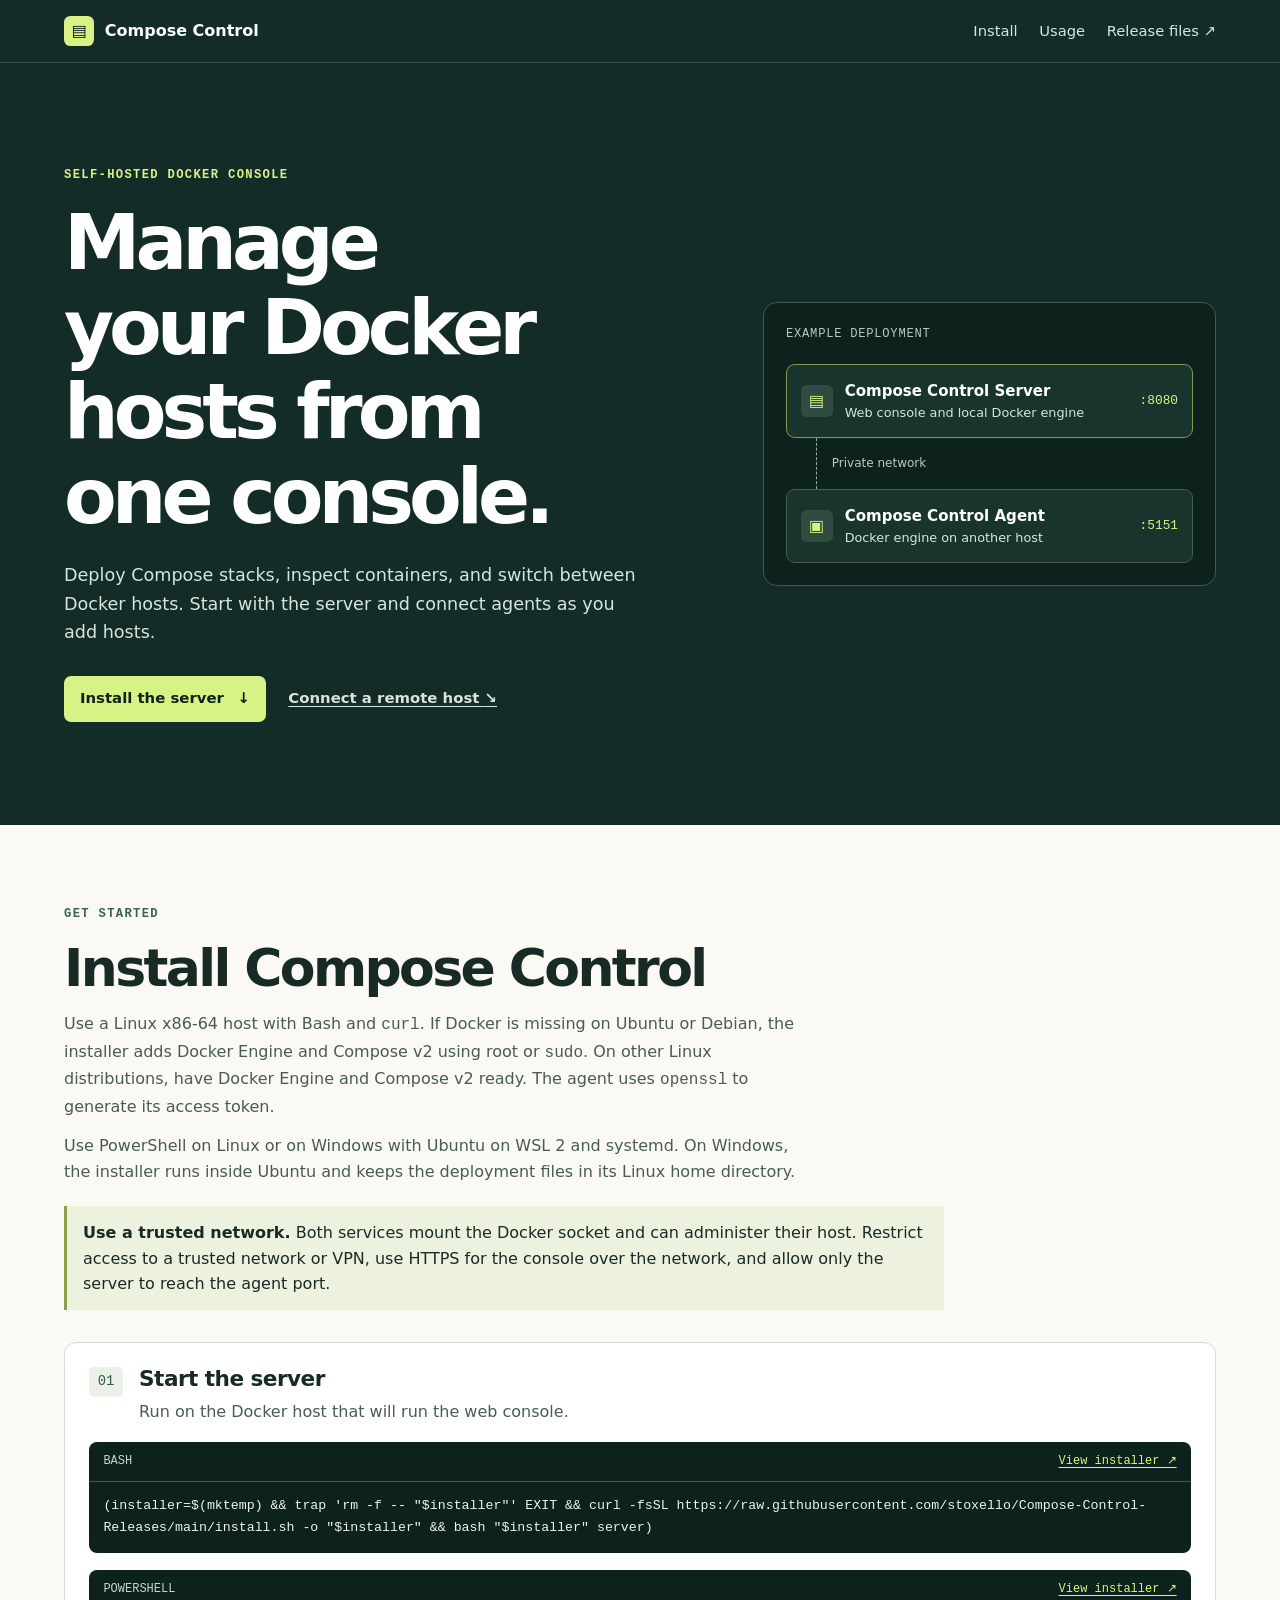
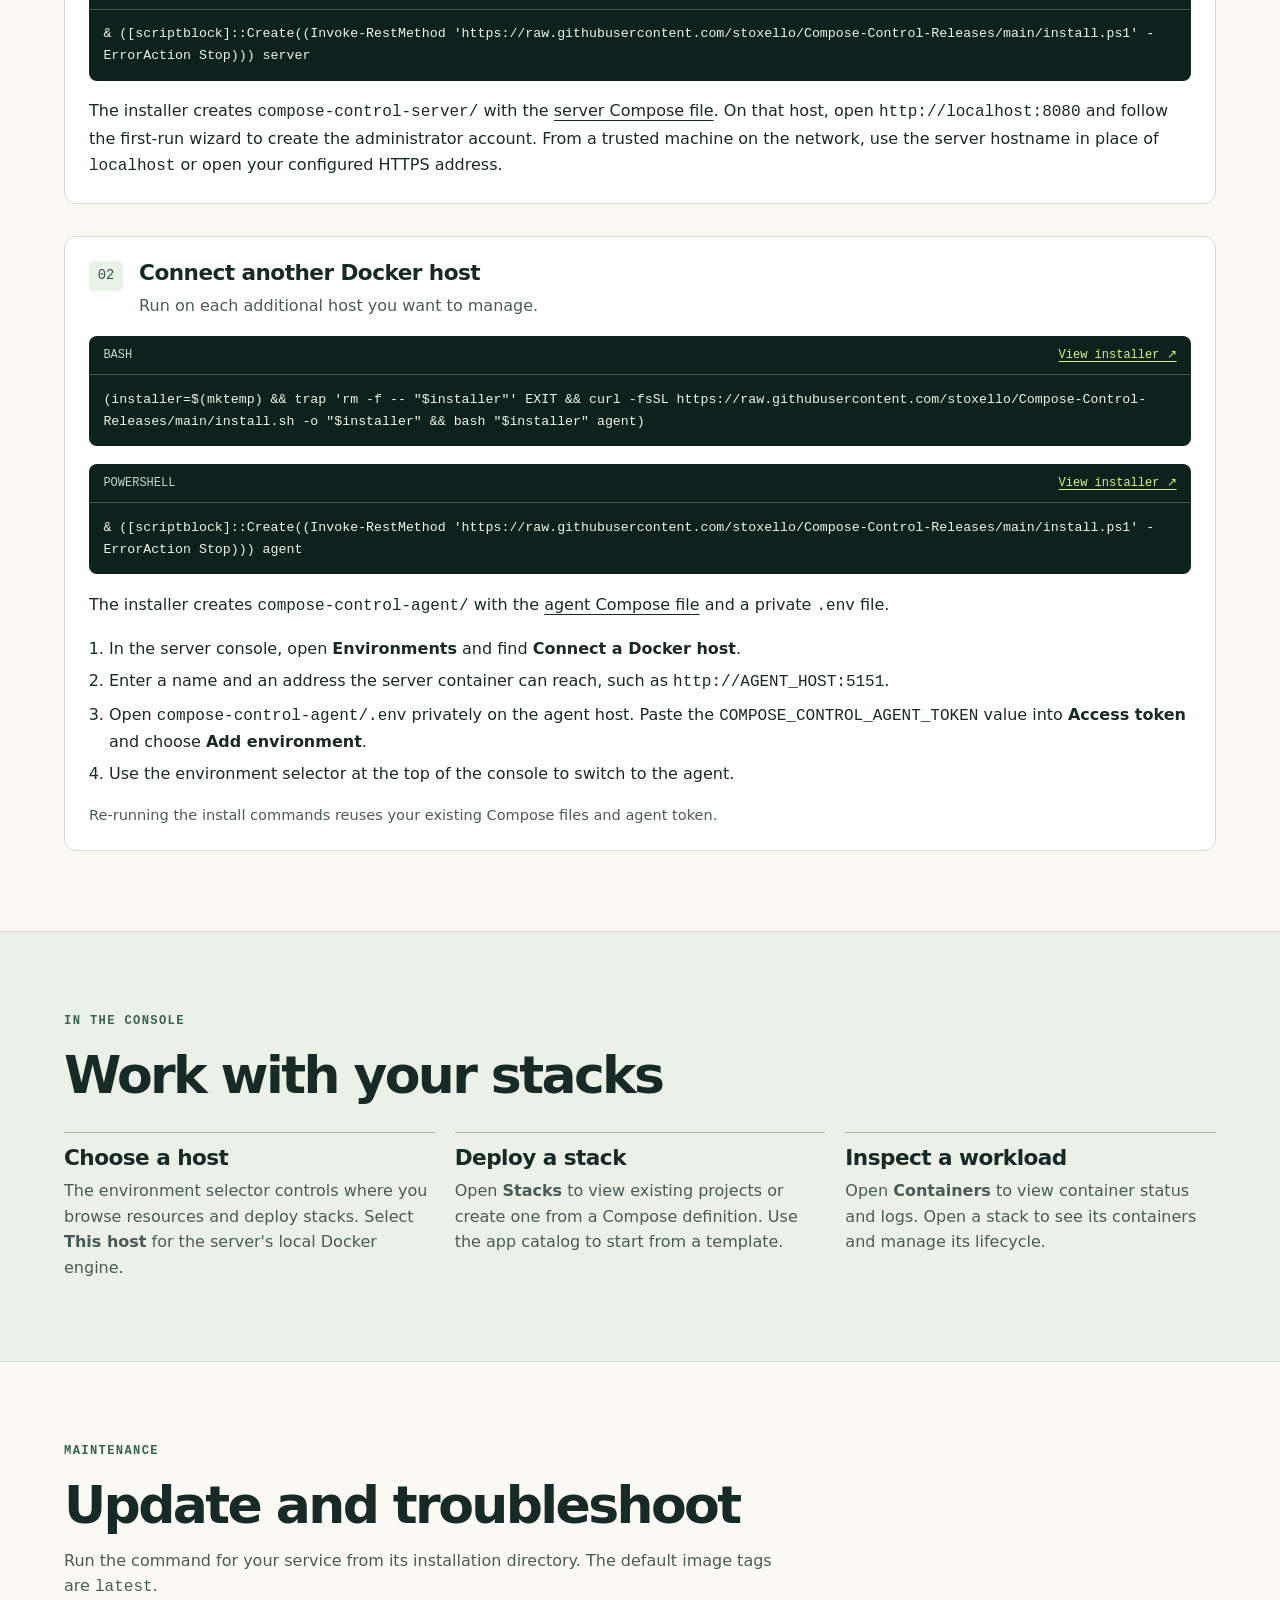
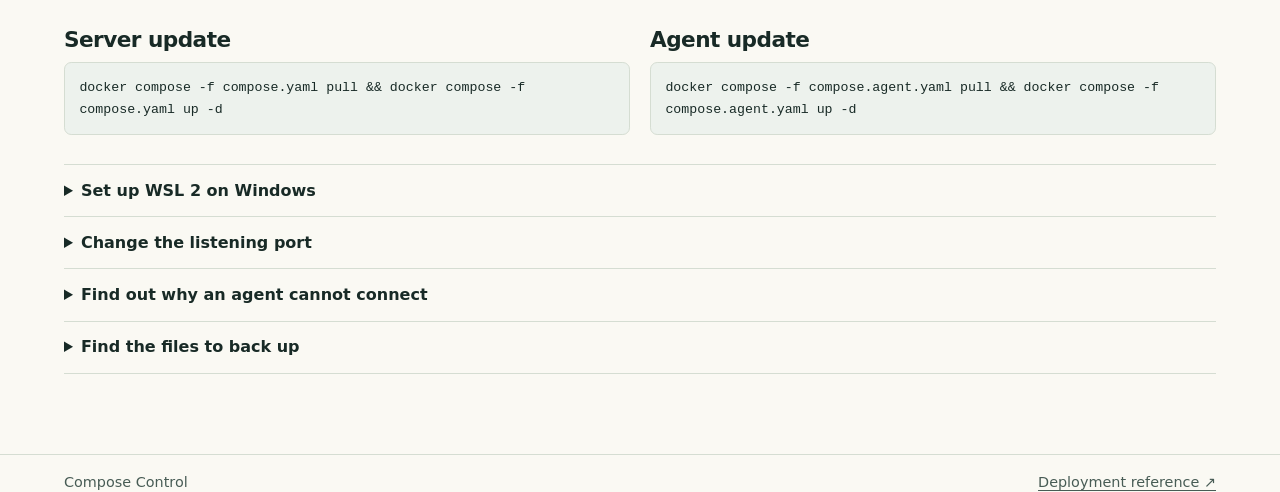
==== docs/index.html @ b2d83edb "Document and publish Compose Control installations" ====
<!doctype html>
<html lang="en">
<head>
  <meta charset="utf-8">
  <meta name="viewport" content="width=device-width, initial-scale=1">
  <meta name="description" content="Install Compose Control, a self-hosted web console for Docker and Docker Compose. Connect remote Docker hosts with Compose Control Agent.">
  <meta name="theme-color" content="#142c27">
  <title>Compose Control | Install and use</title>
  <link rel="stylesheet" href="style.css">
</head>
<body>
  <a class="skip-link" href="#main">Skip to content</a>
  <header class="site-header">
    <div class="wrap header-inner">
      <a class="brand" href="./"><span class="brand-mark" aria-hidden="true">▤</span> Compose Control</a>
      <nav aria-label="Main navigation">
        <a href="#install">Install</a>
        <a href="#use">Usage</a>
        <a href="https://github.com/stoxello/Compose-Control-Releases">Release files <span aria-hidden="true">↗</span></a>
      </nav>
    </div>
  </header>

  <main id="main">
    <section class="hero">
      <div class="wrap hero-inner">
        <div>
          <p class="eyebrow">SELF-HOSTED DOCKER CONSOLE</p>
          <h1>Manage your Docker hosts from one console.</h1>
          <p class="hero-copy">Deploy Compose stacks, inspect containers, and switch between Docker hosts. Start with the server and connect agents as you add hosts.</p>
          <div class="hero-links">
            <a class="button" href="#server">Install the server <span aria-hidden="true">↓</span></a>
            <a class="text-link" href="#agent">Connect a remote host <span aria-hidden="true">↘</span></a>
          </div>
        </div>
        <figure class="topology">
          <figcaption>Example deployment</figcaption>
          <div class="node node-primary">
            <span class="node-icon" aria-hidden="true">▤</span>
            <div><strong>Compose Control Server</strong><small>Web console and local Docker engine</small></div>
            <code>:8080</code>
          </div>
          <div class="connector"><span>Private network</span></div>
          <div class="node">
            <span class="node-icon" aria-hidden="true">▣</span>
            <div><strong>Compose Control Agent</strong><small>Docker engine on another host</small></div>
            <code>:5151</code>
          </div>
        </figure>
      </div>
    </section>

    <section class="wrap content-section" id="install">
      <p class="eyebrow">GET STARTED</p>
      <h2>Install Compose Control</h2>
      <p class="intro">Use a Linux x86-64 host with Bash and <code>curl</code>. If Docker is missing on Ubuntu or Debian, the installer adds Docker Engine and Compose v2 using root or <code>sudo</code>. On other Linux distributions, have Docker Engine and Compose v2 ready. The agent uses <code>openssl</code> to generate its access token.</p>
      <p class="intro">Use PowerShell on Linux or on Windows with Ubuntu on WSL 2 and systemd. On Windows, the installer runs inside Ubuntu and keeps the deployment files in its Linux home directory.</p>
      <aside class="notice"><strong>Use a trusted network.</strong> Both services mount the Docker socket and can administer their host. Restrict access to a trusted network or VPN, use HTTPS for the console over the network, and allow only the server to reach the agent port.</aside>

      <article class="install-step" id="server">
        <div class="step-heading">
          <span class="step-number" aria-hidden="true">01</span>
          <div><h3>Start the server</h3><p>Run on the Docker host that will run the web console.</p></div>
        </div>
        <div class="command">
          <div class="command-heading"><span>BASH</span><a href="https://raw.githubusercontent.com/stoxello/Compose-Control-Releases/main/install.sh">View installer ↗</a></div>
          <pre tabindex="0" aria-label="Bash server install command"><code>(installer=$(mktemp) &amp;&amp; trap 'rm -f -- "$installer"' EXIT &amp;&amp; curl -fsSL https://raw.githubusercontent.com/stoxello/Compose-Control-Releases/main/install.sh -o "$installer" &amp;&amp; bash "$installer" server)</code></pre>
        </div>
        <div class="command">
          <div class="command-heading"><span>POWERSHELL</span><a href="https://raw.githubusercontent.com/stoxello/Compose-Control-Releases/main/install.ps1">View installer ↗</a></div>
          <pre tabindex="0" aria-label="PowerShell server install command"><code>&amp; ([scriptblock]::Create((Invoke-RestMethod 'https://raw.githubusercontent.com/stoxello/Compose-Control-Releases/main/install.ps1' -ErrorAction Stop))) server</code></pre>
        </div>
        <p>The installer creates <code>compose-control-server/</code> with the <a href="https://raw.githubusercontent.com/stoxello/Compose-Control-Releases/main/compose.yaml">server Compose file</a>. On that host, open <code>http://localhost:8080</code> and follow the first-run wizard to create the administrator account. From a trusted machine on the network, use the server hostname in place of <code>localhost</code> or open your configured HTTPS address.</p>
      </article>

      <article class="install-step" id="agent">
        <div class="step-heading">
          <span class="step-number" aria-hidden="true">02</span>
          <div><h3>Connect another Docker host</h3><p>Run on each additional host you want to manage.</p></div>
        </div>
        <div class="command">
          <div class="command-heading"><span>BASH</span><a href="https://raw.githubusercontent.com/stoxello/Compose-Control-Releases/main/install.sh">View installer ↗</a></div>
          <pre tabindex="0" aria-label="Bash agent install command"><code>(installer=$(mktemp) &amp;&amp; trap 'rm -f -- "$installer"' EXIT &amp;&amp; curl -fsSL https://raw.githubusercontent.com/stoxello/Compose-Control-Releases/main/install.sh -o "$installer" &amp;&amp; bash "$installer" agent)</code></pre>
        </div>
        <div class="command">
          <div class="command-heading"><span>POWERSHELL</span><a href="https://raw.githubusercontent.com/stoxello/Compose-Control-Releases/main/install.ps1">View installer ↗</a></div>
          <pre tabindex="0" aria-label="PowerShell agent install command"><code>&amp; ([scriptblock]::Create((Invoke-RestMethod 'https://raw.githubusercontent.com/stoxello/Compose-Control-Releases/main/install.ps1' -ErrorAction Stop))) agent</code></pre>
        </div>
        <p>The installer creates <code>compose-control-agent/</code> with the <a href="https://raw.githubusercontent.com/stoxello/Compose-Control-Releases/main/compose.agent.yaml">agent Compose file</a> and a private <code>.env</code> file.</p>
        <ol class="instructions">
          <li>In the server console, open <strong>Environments</strong> and find <strong>Connect a Docker host</strong>.</li>
          <li>Enter a name and an address the server container can reach, such as <code>http://AGENT_HOST:5151</code>.</li>
          <li>Open <code>compose-control-agent/.env</code> privately on the agent host. Paste the <code>COMPOSE_CONTROL_AGENT_TOKEN</code> value into <strong>Access token</strong> and choose <strong>Add environment</strong>.</li>
          <li>Use the environment selector at the top of the console to switch to the agent.</li>
        </ol>
        <p class="muted">Re-running the install commands reuses your existing Compose files and agent token.</p>
      </article>
    </section>

    <section class="usage-band" id="use">
      <div class="wrap content-section">
        <p class="eyebrow">IN THE CONSOLE</p>
        <h2>Work with your stacks</h2>
        <div class="usage-grid">
          <div><h3>Choose a host</h3><p>The environment selector controls where you browse resources and deploy stacks. Select <strong>This host</strong> for the server's local Docker engine.</p></div>
          <div><h3>Deploy a stack</h3><p>Open <strong>Stacks</strong> to view existing projects or create one from a Compose definition. Use the app catalog to start from a template.</p></div>
          <div><h3>Inspect a workload</h3><p>Open <strong>Containers</strong> to view container status and logs. Open a stack to see its containers and manage its lifecycle.</p></div>
        </div>
      </div>
    </section>

    <section class="wrap content-section" id="maintenance">
      <p class="eyebrow">MAINTENANCE</p>
      <h2>Update and troubleshoot</h2>
      <p class="intro">Run the command for your service from its installation directory. The default image tags are <code>latest</code>.</p>
      <div class="maintenance-grid">
        <div><h3>Server update</h3><pre tabindex="0" aria-label="Server update command"><code>docker compose -f compose.yaml pull &amp;&amp; docker compose -f compose.yaml up -d</code></pre></div>
        <div><h3>Agent update</h3><pre tabindex="0" aria-label="Agent update command"><code>docker compose -f compose.agent.yaml pull &amp;&amp; docker compose -f compose.agent.yaml up -d</code></pre></div>
      </div>
      <details>
        <summary>Set up WSL 2 on Windows</summary>
        <p>Install <a href="https://learn.microsoft.com/en-us/windows/wsl/install">Ubuntu on WSL 2</a> and verify that <a href="https://learn.microsoft.com/en-us/windows/wsl/systemd">systemd is enabled</a>. Run the PowerShell command on Windows. If you need to connect from another machine, configure <a href="https://learn.microsoft.com/en-us/windows/wsl/networking">WSL networking</a> for the server or agent port.</p>
      </details>
      <details>
        <summary>Change the listening port</summary>
        <p>Set <code>COMPOSE_CONTROL_PORT</code> for the server or <code>COMPOSE_CONTROL_AGENT_PORT</code> for the agent in the <code>.env</code> beside its Compose file. Run <code>docker compose -f FILE up -d</code> again with the corresponding filename and use the new port when connecting.</p>
      </details>
      <details>
        <summary>Find out why an agent cannot connect</summary>
        <p>Check <code>http://AGENT_HOST:5151/health</code> from the server's network. If the agent won't start, run <code>docker compose -f compose.agent.yaml logs --tail=100</code> in the agent directory. For authentication errors, check that the token in the console matches the agent's <code>.env</code>.</p>
      </details>
      <details>
        <summary>Find the files to back up</summary>
        <p>Preserve <code>data/</code>, <code>keys/</code>, and <code>stacks/</code> on the server. On each agent, preserve its <code>.env</code>, <code>agent-replicas/</code>, <code>agent-docker-config/</code>, and stacks root. Back up the volumes and bind mounts used by your deployed apps separately.</p>
      </details>
    </section>
  </main>

  <footer>
    <div class="wrap footer-inner">
      <span>Compose Control</span>
      <a href="https://github.com/stoxello/Compose-Control-Releases#readme">Deployment reference ↗</a>
    </div>
  </footer>
</body>
</html>
---- docs/style.css ----
:root {
  color-scheme: light;
  --paper: #faf9f3;
  --ink: #182a26;
  --muted: #485c55;
  --line: #d5ddd2;
  --forest: #142c27;
  --forest-deep: #0d211d;
  --light: #d7e5dc;
  --lime: #d9f285;
  font-family: system-ui, sans-serif;
}

*, *::before, *::after { box-sizing: border-box; }
body { margin: 0; background: var(--paper); color: var(--ink); line-height: 1.6; }
h1, h2, h3, p, figure { margin: 0; }
h1, h2, h3 { line-height: 1.1; text-wrap: balance; }
h1 { font-size: clamp(2.8rem, 6vw, 5.35rem); letter-spacing: -.065em; }
h2 { font-size: clamp(2rem, 4.5vw, 3.25rem); letter-spacing: -.05em; }
h3 { font-size: 1.35rem; letter-spacing: -.025em; }
a { color: inherit; text-underline-offset: .22em; }
a:hover { text-decoration-thickness: 2px; }
:focus-visible { outline: 2px solid #3c876d; outline-offset: 4px; }
code, pre, .eyebrow, .step-number, .command-heading, figcaption {
  font-family: ui-monospace, "Cascadia Code", Consolas, monospace;
}
:not(pre) > code { overflow-wrap: anywhere; }
.wrap { width: min(72rem, calc(100% - 3rem)); margin-inline: auto; }
.skip-link { position: absolute; left: 1rem; top: 1rem; padding: .5rem 1rem; background: var(--lime); color: var(--ink); transform: translateY(-200%); z-index: 1; }
.skip-link:focus { transform: none; }

.site-header, .hero { background: var(--forest); color: #fff; }
.site-header { border-bottom: 1px solid #3b534a; }
.header-inner, .footer-inner { display: flex; align-items: center; justify-content: space-between; flex-wrap: wrap; gap: .75rem 1.5rem; padding-block: 1rem; }
.brand { display: inline-flex; align-items: center; gap: .65rem; text-decoration: none; font-weight: 750; }
.brand-mark { display: grid; place-items: center; width: 1.9rem; height: 1.9rem; border-radius: .4rem; background: var(--lime); color: var(--forest-deep); }
nav { display: flex; flex-wrap: wrap; gap: .5rem 1.35rem; font-size: .92rem; color: var(--light); }
nav a { text-decoration: none; }
nav a:hover { text-decoration: underline; }
.site-header :focus-visible, .hero :focus-visible, .command :focus-visible { outline-color: var(--lime); }
.hero-inner { display: grid; grid-template-columns: 1.4fr 1fr; align-items: center; gap: clamp(2rem, 5vw, 4.5rem); padding-block: clamp(3.5rem, 8vw, 7rem); }
.eyebrow { margin-bottom: 1rem; color: #376450; font-size: .76rem; font-weight: 700; letter-spacing: .11em; }
.hero .eyebrow { color: var(--lime); }
.hero-copy { max-width: 36rem; margin-top: 1.4rem; color: var(--light); font-size: 1.1rem; }
.hero-links { display: flex; flex-wrap: wrap; align-items: center; gap: .9rem 1.4rem; margin-top: 1.85rem; font-size: .93rem; font-weight: 700; }
.button { display: inline-flex; align-items: center; gap: .85rem; padding: .72rem 1rem; border-radius: .45rem; background: var(--lime); color: var(--forest-deep); text-decoration: none; }
.button:hover { background: #eaf9b2; }
.text-link { color: var(--light); }

.topology { min-width: 0; padding: 1.4rem; background: var(--forest-deep); border: 1px solid #43594d; border-radius: .85rem; }
figcaption { margin-bottom: 1.2rem; color: #b5cdc0; font-size: .76rem; letter-spacing: .06em; text-transform: uppercase; }
.node { display: grid; grid-template-columns: auto minmax(0, 1fr) auto; align-items: center; gap: .75rem; padding: .85rem; background: #19342c; border: 1px solid #435f52; border-radius: .55rem; }
.node-primary { border-color: #829b50; }
.node-icon { display: grid; place-items: center; width: 2rem; height: 2rem; background: #304b40; color: var(--lime); border-radius: .35rem; }
.node strong, .node small { display: block; }
.node strong { font-size: .94rem; }
.node small { color: var(--light); font-size: .8rem; }
.node code { color: var(--lime); font-size: .8rem; }
.connector { display: flex; align-items: center; gap: .9rem; height: 3.2rem; margin-left: 1.9rem; color: #b5cdc0; font-size: .75rem; }
.connector::before { content: ""; align-self: stretch; border-left: 1px dashed #94ac9e; }

.content-section { padding-block: clamp(3rem, 7vw, 5rem); }
.intro { max-width: 46rem; margin-top: .85rem; color: var(--muted); }
.notice { max-width: 55rem; margin-top: 1.4rem; padding: .85rem 1rem; border-left: 3px solid #8aa147; background: #edf2df; }
.install-step { margin-top: 2rem; padding: 1.5rem; background: #fff; border: 1px solid var(--line); border-radius: .75rem; }
.step-heading { display: flex; align-items: flex-start; gap: 1rem; }
.step-heading p, .usage-grid p { margin-top: .5rem; color: var(--muted); }
.step-number { padding: .25rem .55rem; background: #eaf1e8; color: #315846; border-radius: .3rem; font-size: .86rem; }
.command { margin-block: 1.1rem; color: #eff5e8; background: var(--forest-deep); border-radius: .5rem; }
.command-heading { display: flex; flex-wrap: wrap; justify-content: space-between; gap: .25rem 1rem; padding: .6rem .9rem; border-bottom: 1px solid #43594d; color: #c3d8ca; font-size: .75rem; }
.command-heading a { color: var(--lime); }
pre { margin: 0; padding: .85rem .9rem; font-size: .83rem; line-height: 1.65; white-space: pre-wrap; overflow-wrap: anywhere; }
.instructions { display: grid; gap: .4rem; padding-left: 1.25rem; }
.muted { color: var(--muted); font-size: .91rem; }

.usage-band { background: #ecf1e8; border-block: 1px solid var(--line); }
.usage-grid, .maintenance-grid { display: grid; grid-template-columns: repeat(3, minmax(0, 1fr)); gap: 1.25rem; margin-top: 1.7rem; }
.usage-grid > div { padding-top: .85rem; border-top: 1px solid #a6b7a8; }
.maintenance-grid { grid-template-columns: repeat(2, minmax(0, 1fr)); margin-bottom: 1.8rem; }
.maintenance-grid pre { margin-top: .65rem; background: #edf2ed; border: 1px solid var(--line); border-radius: .45rem; }
details { border-top: 1px solid var(--line); padding-block: .8rem; }
details:last-child { border-bottom: 1px solid var(--line); }
summary { cursor: pointer; font-weight: 700; }
details p { max-width: 50rem; margin-top: .5rem; color: var(--muted); }
footer { border-top: 1px solid var(--line); color: var(--muted); font-size: .9rem; }

@media (max-width: 52rem) {
  .hero-inner { grid-template-columns: 1fr; }
  .topology { width: min(100%, 28rem); }
}

@media (max-width: 38rem) {
  .wrap { width: calc(100% - 2rem); }
  .usage-grid, .maintenance-grid { grid-template-columns: 1fr; }
  .topology, .install-step { padding: 1rem; }
  .node { gap: .5rem; padding: .65rem; }
  .node-icon { width: 1.5rem; height: 1.5rem; }
}
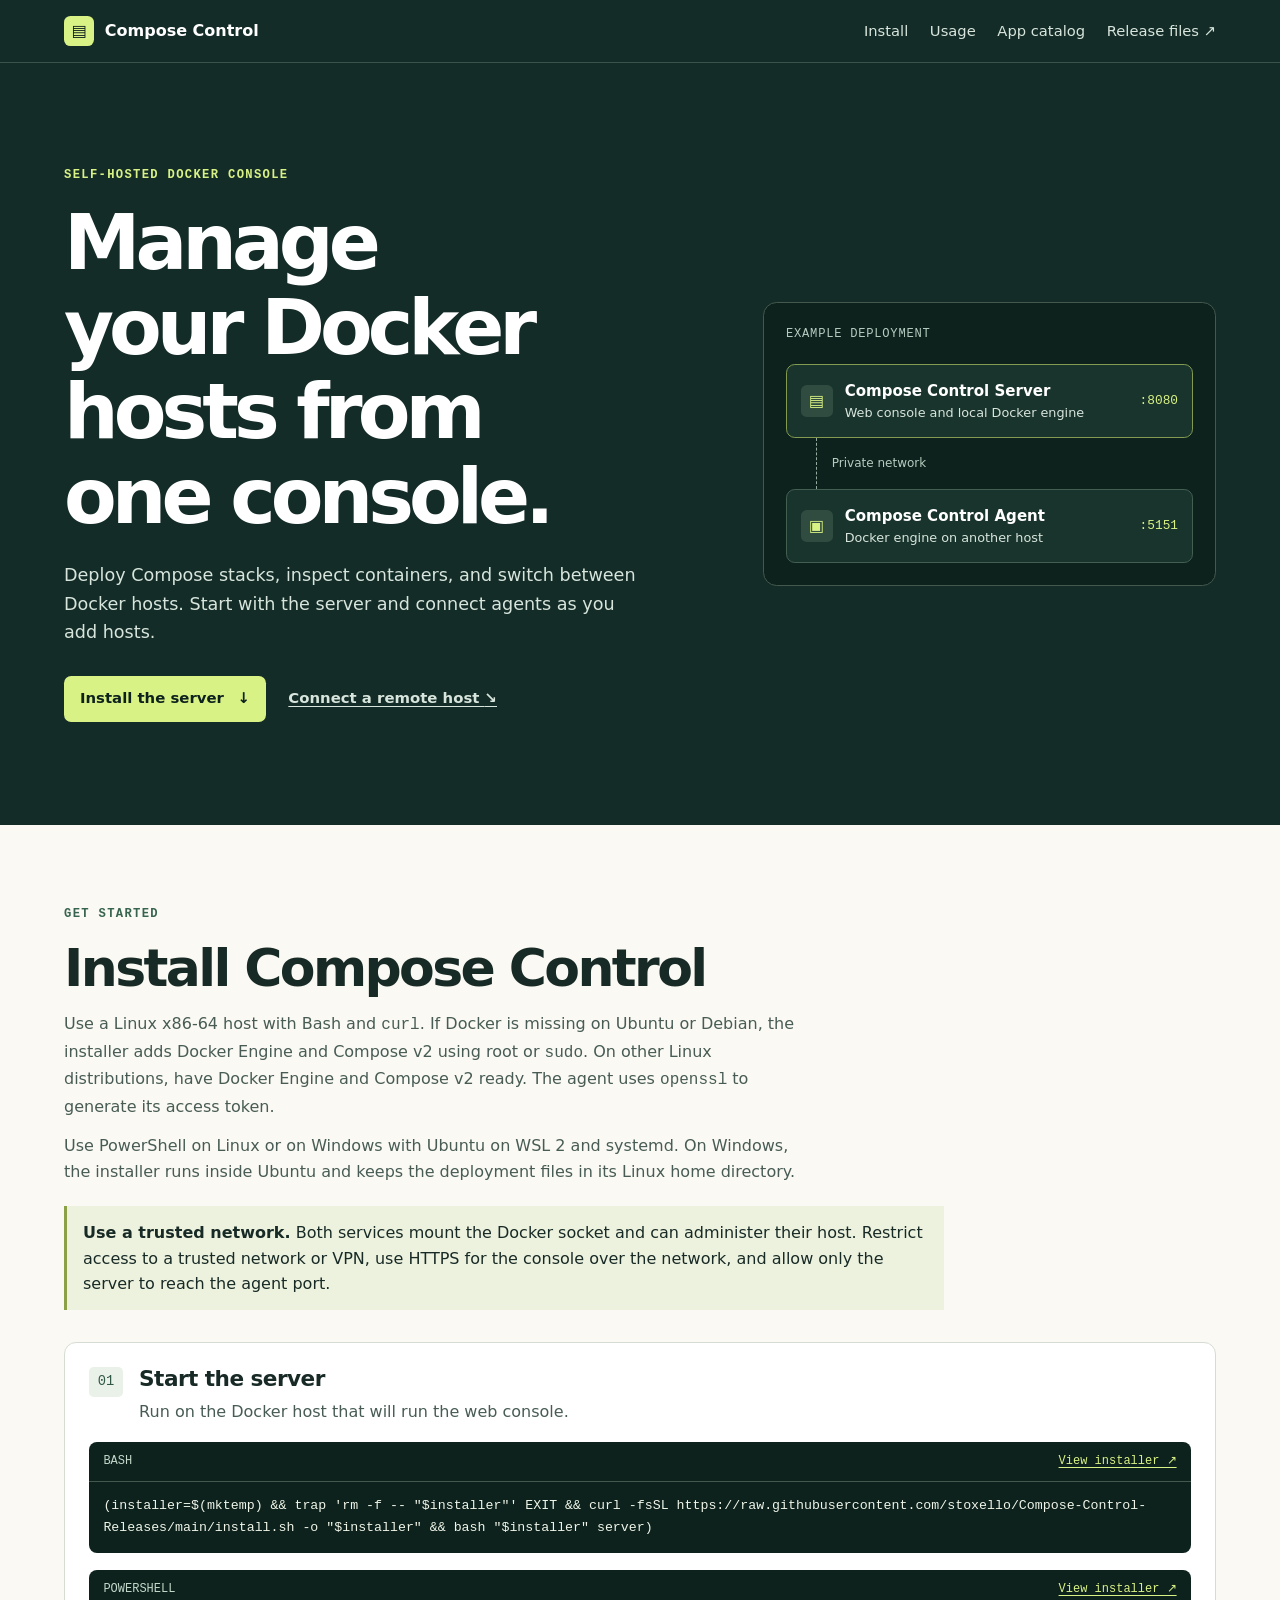
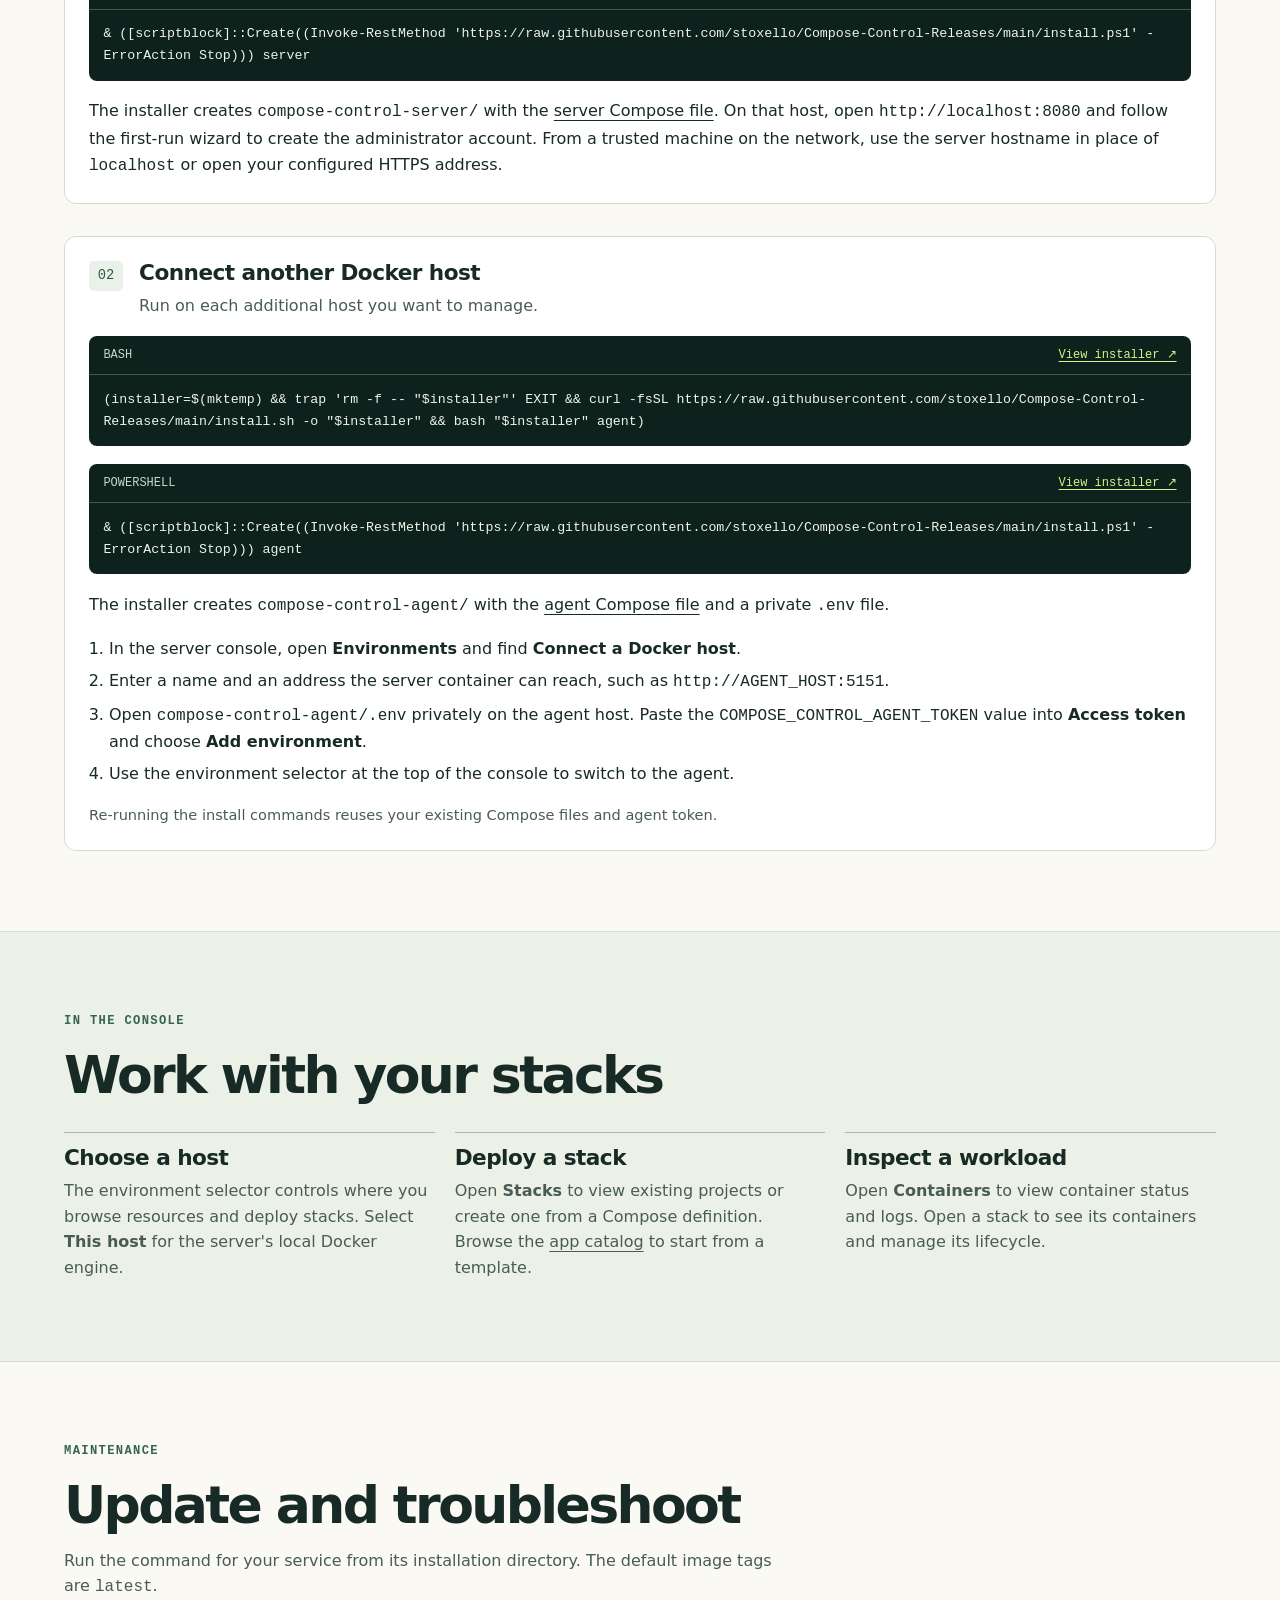
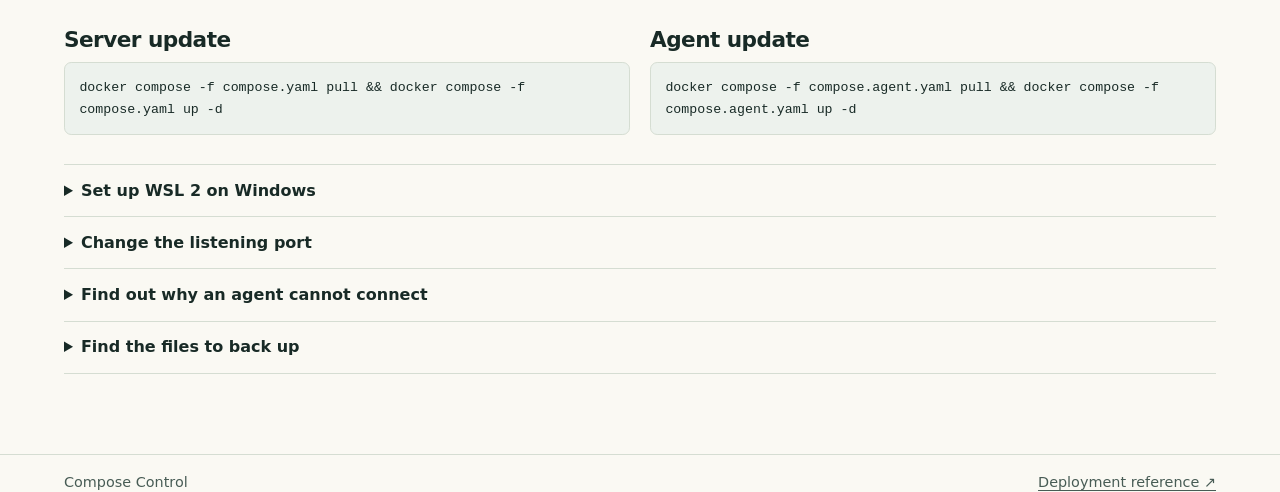
==== commit 9462ddbd: "Document the built-in app catalog" ====
--- a/docs/index.html
+++ b/docs/index.html
@@ -16,6 +16,7 @@
       <nav aria-label="Main navigation">
         <a href="#install">Install</a>
         <a href="#use">Usage</a>
+        <a href="catalog.html">App catalog</a>
         <a href="https://github.com/stoxello/Compose-Control-Releases">Release files <span aria-hidden="true">↗</span></a>
       </nav>
     </div>
@@ -103,7 +104,7 @@
         <h2>Work with your stacks</h2>
         <div class="usage-grid">
           <div><h3>Choose a host</h3><p>The environment selector controls where you browse resources and deploy stacks. Select <strong>This host</strong> for the server's local Docker engine.</p></div>
-          <div><h3>Deploy a stack</h3><p>Open <strong>Stacks</strong> to view existing projects or create one from a Compose definition. Use the app catalog to start from a template.</p></div>
+          <div><h3>Deploy a stack</h3><p>Open <strong>Stacks</strong> to view existing projects or create one from a Compose definition. Browse the <a href="catalog.html">app catalog</a> to start from a template.</p></div>
           <div><h3>Inspect a workload</h3><p>Open <strong>Containers</strong> to view container status and logs. Open a stack to see its containers and manage its lifecycle.</p></div>
         </div>
       </div>
--- a/docs/style.css
+++ b/docs/style.css
@@ -37,6 +37,7 @@
 nav { display: flex; flex-wrap: wrap; gap: .5rem 1.35rem; font-size: .92rem; color: var(--light); }
 nav a { text-decoration: none; }
 nav a:hover { text-decoration: underline; }
+nav a[aria-current="page"] { color: var(--lime); text-decoration: underline; }
 .site-header :focus-visible, .hero :focus-visible, .command :focus-visible { outline-color: var(--lime); }
 .hero-inner { display: grid; grid-template-columns: 1.4fr 1fr; align-items: center; gap: clamp(2rem, 5vw, 4.5rem); padding-block: clamp(3.5rem, 8vw, 7rem); }
 .eyebrow { margin-bottom: 1rem; color: #376450; font-size: .76rem; font-weight: 700; letter-spacing: .11em; }
@@ -76,6 +77,12 @@
 .usage-band { background: #ecf1e8; border-block: 1px solid var(--line); }
 .usage-grid, .maintenance-grid { display: grid; grid-template-columns: repeat(3, minmax(0, 1fr)); gap: 1.25rem; margin-top: 1.7rem; }
 .usage-grid > div { padding-top: .85rem; border-top: 1px solid #a6b7a8; }
+.catalog-hero { padding-block: clamp(2.5rem, 6vw, 4.5rem); }
+.catalog-group + .catalog-group { margin-top: 2.75rem; }
+.catalog-grid { display: grid; grid-template-columns: repeat(auto-fit, minmax(min(100%, 15rem), 1fr)); gap: 1rem; margin: 1.2rem 0 0; padding: 0; list-style: none; }
+.catalog-grid > li { padding: 1.15rem; border: 1px solid var(--line); border-radius: .65rem; background: #fff; }
+.catalog-grid .eyebrow { margin-bottom: .45rem; }
+.catalog-grid h3 + p { margin-top: .5rem; color: var(--muted); }
 .maintenance-grid { grid-template-columns: repeat(2, minmax(0, 1fr)); margin-bottom: 1.8rem; }
 .maintenance-grid pre { margin-top: .65rem; background: #edf2ed; border: 1px solid var(--line); border-radius: .45rem; }
 details { border-top: 1px solid var(--line); padding-block: .8rem; }
